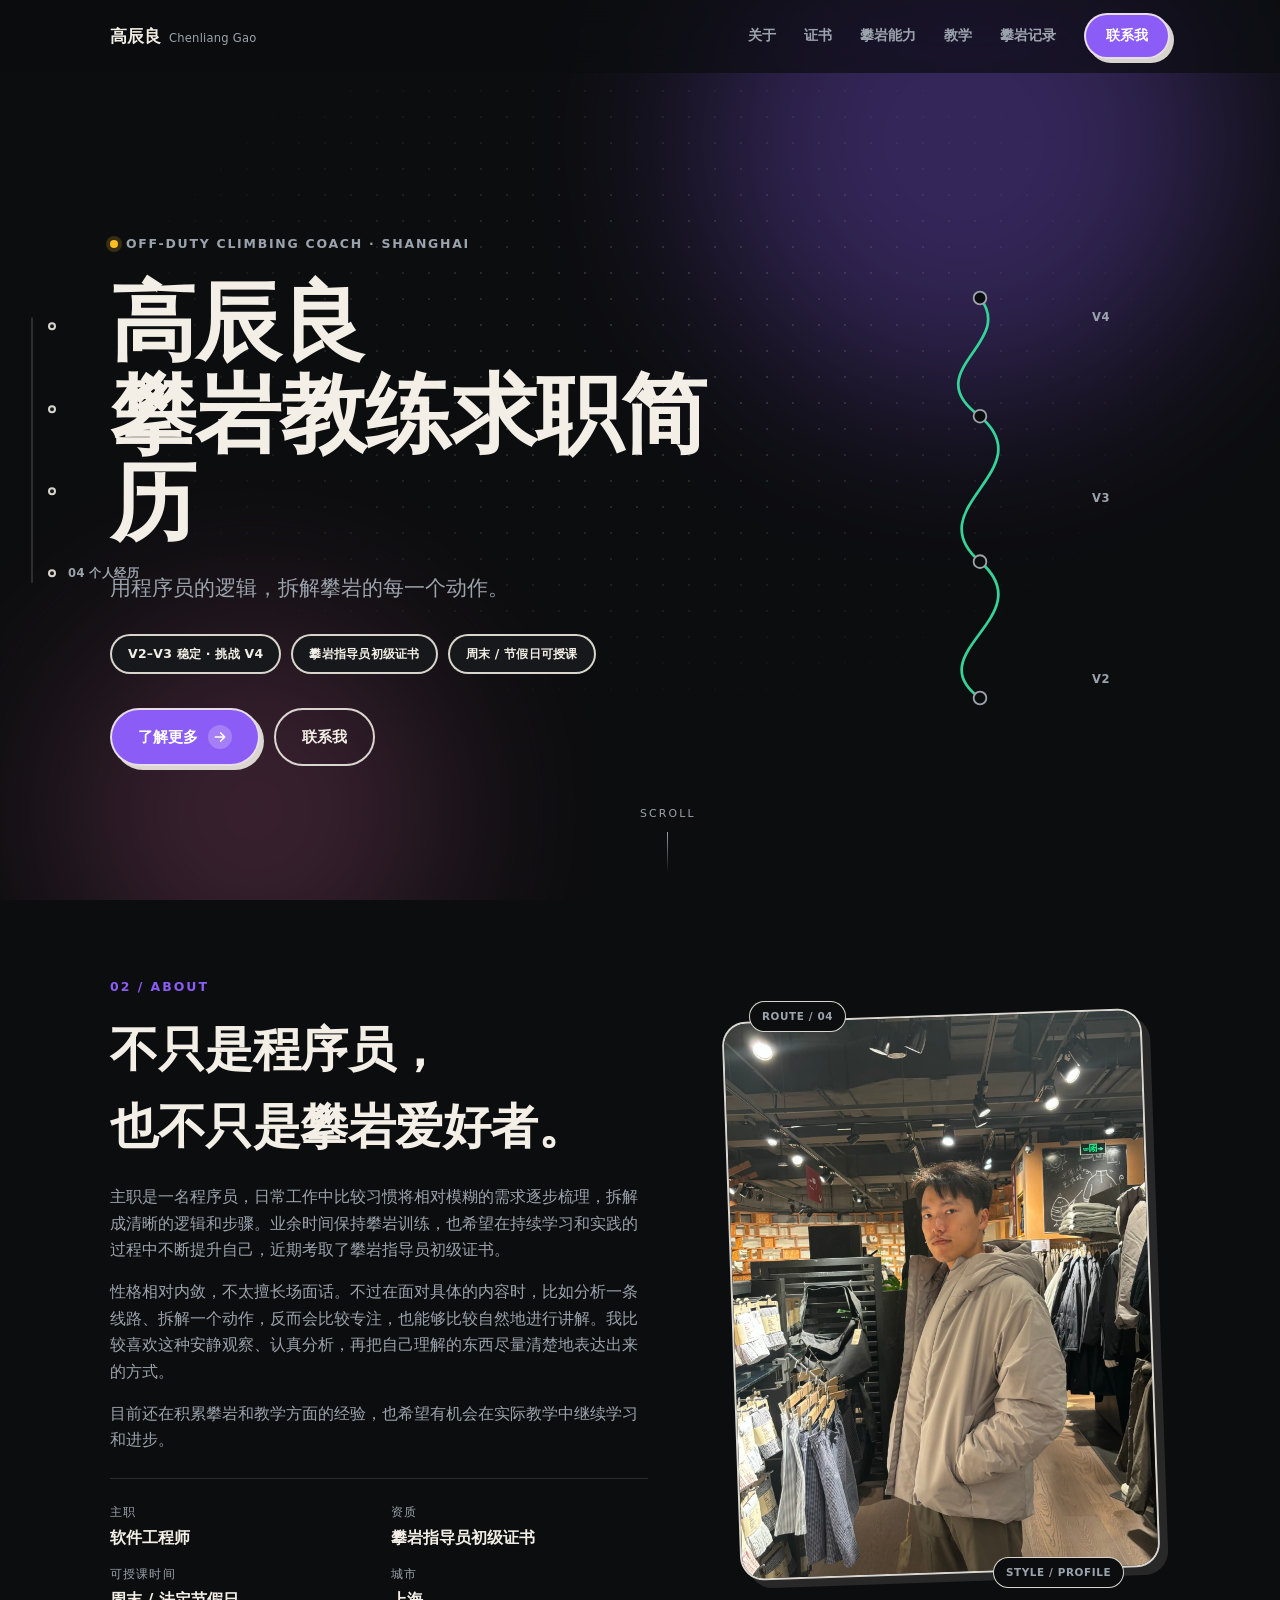
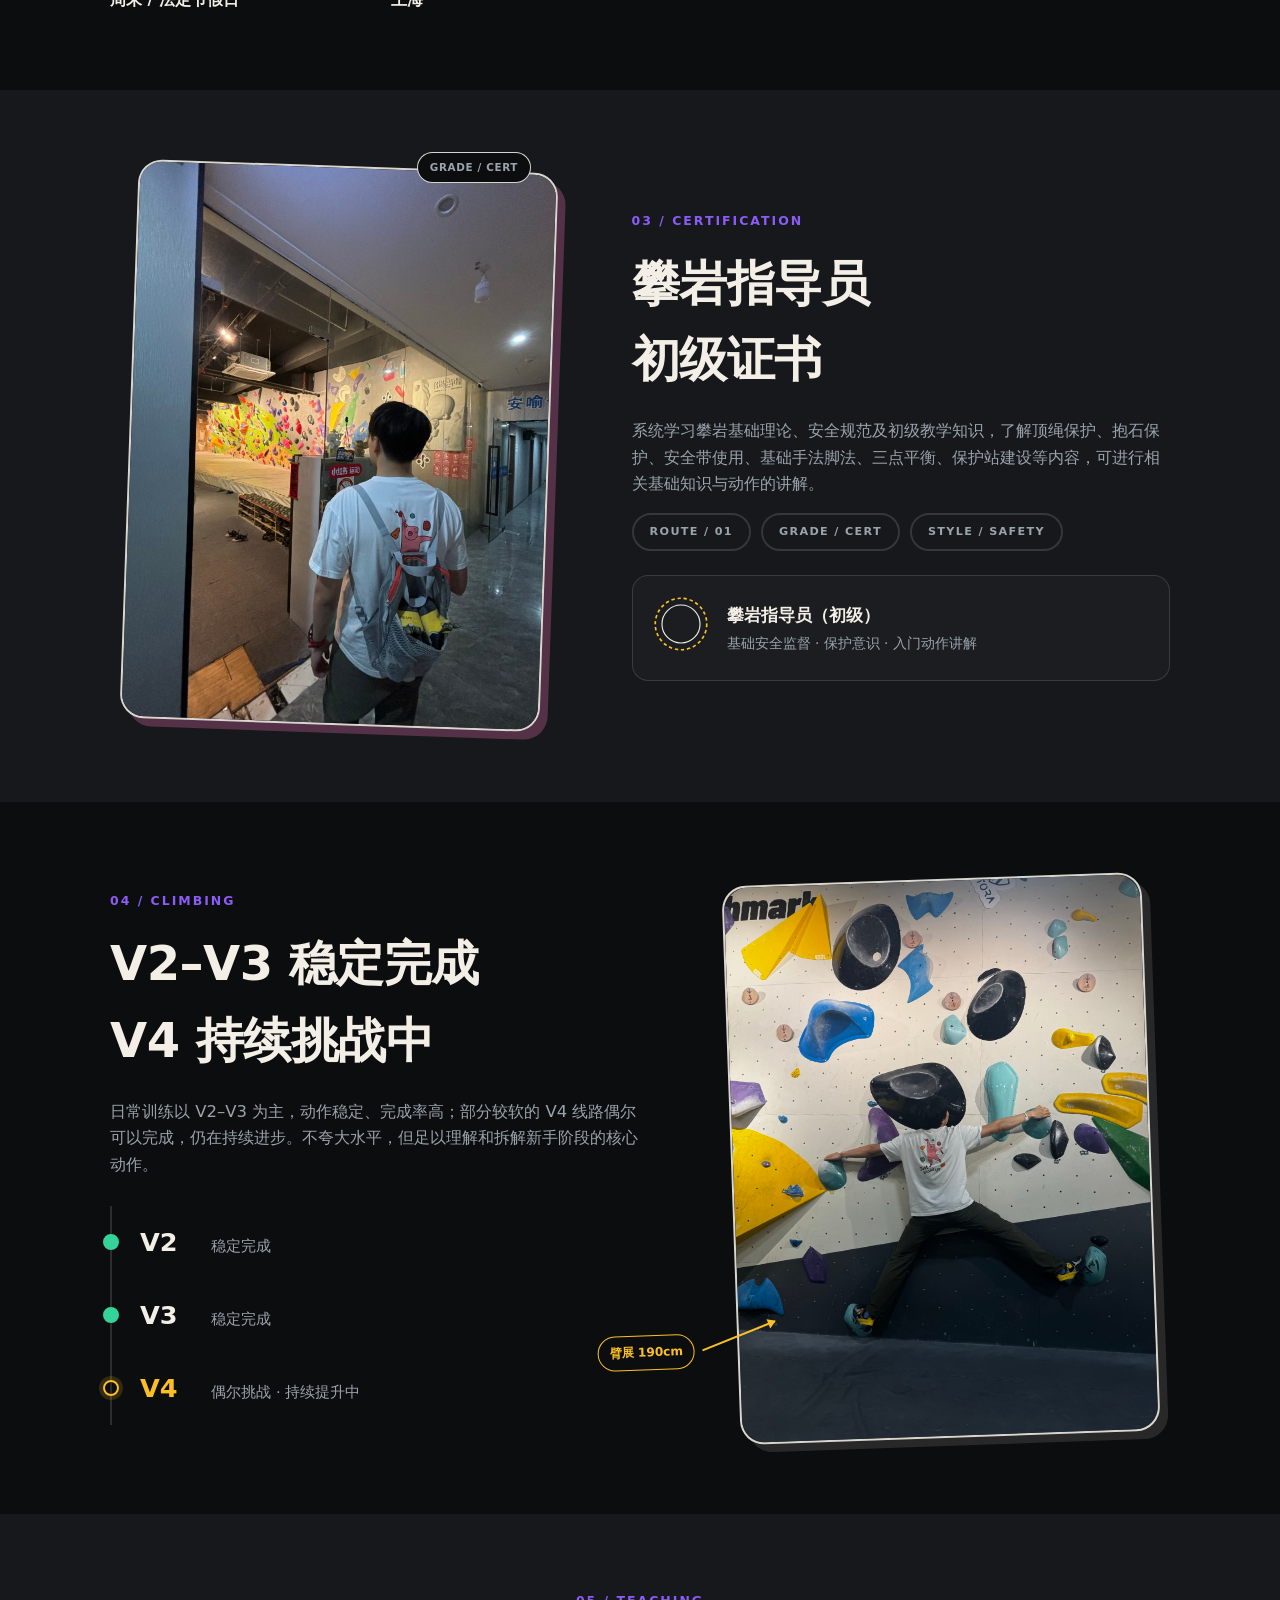
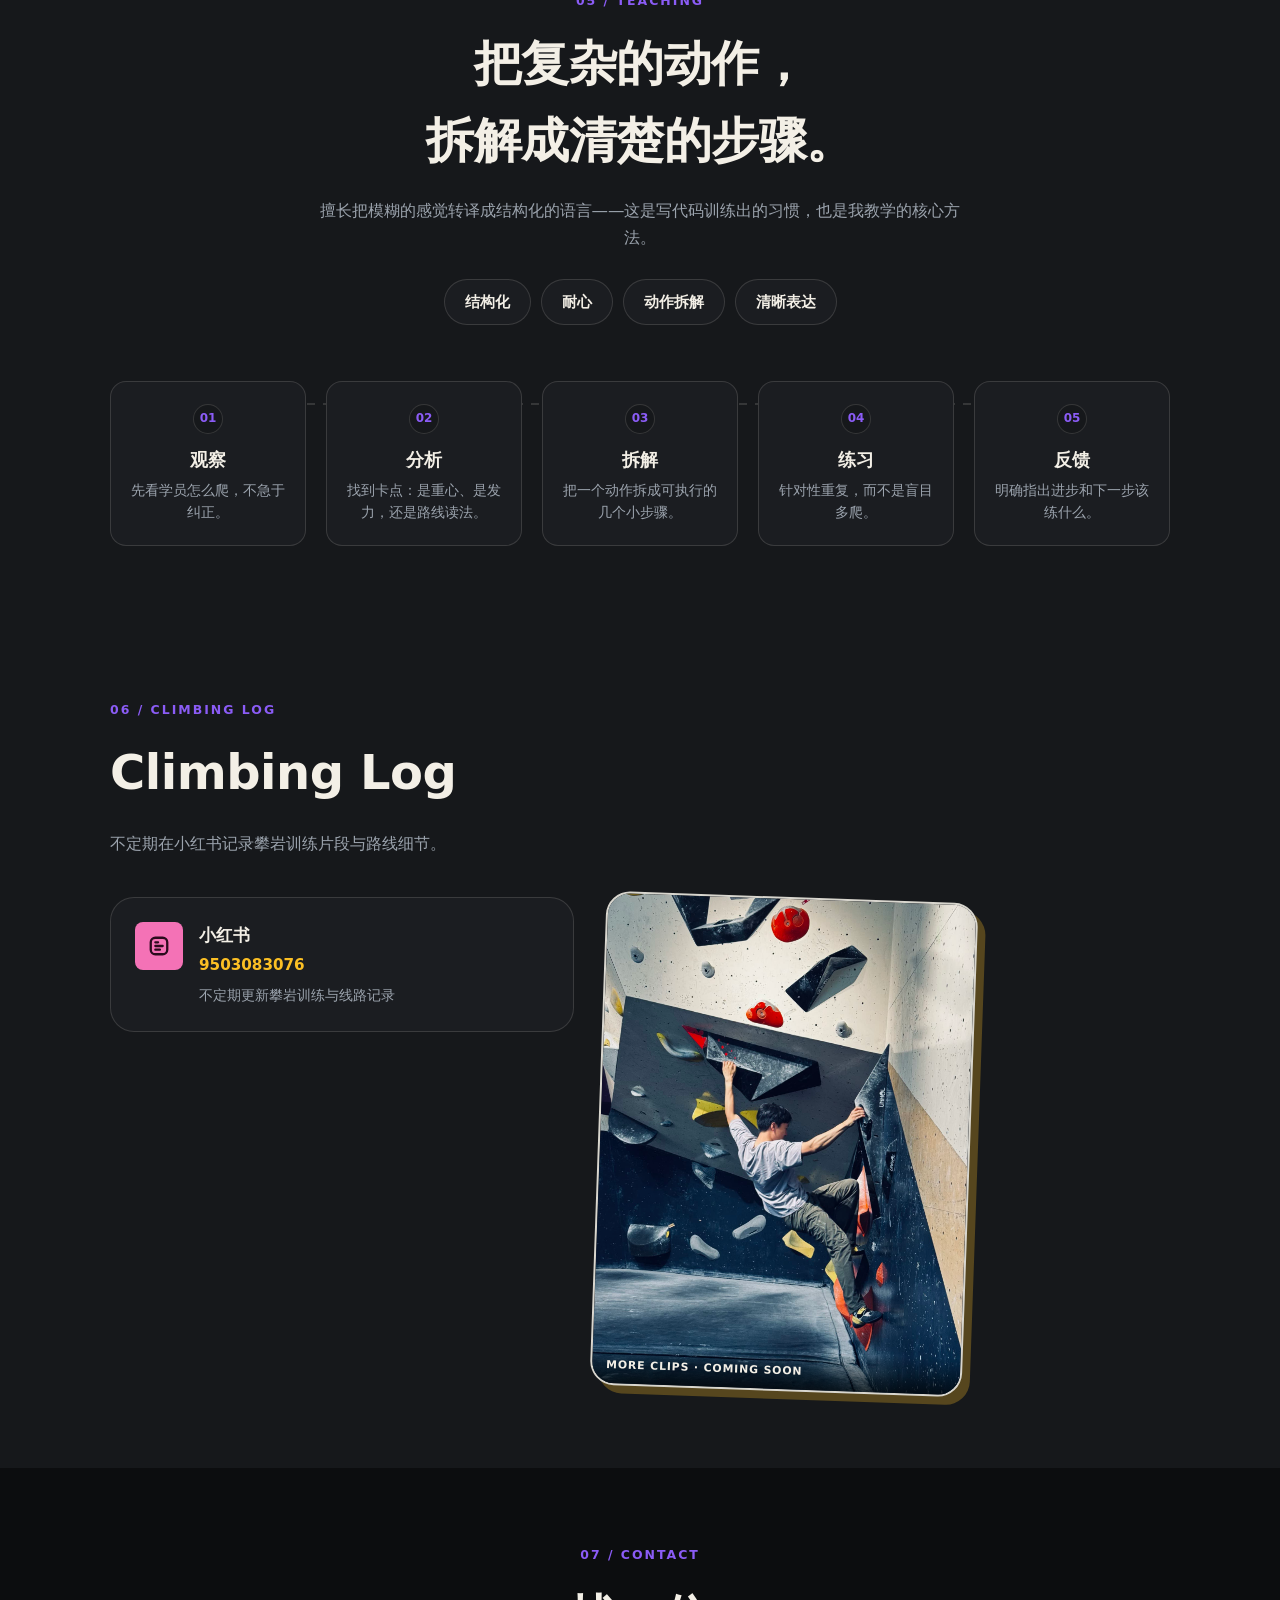
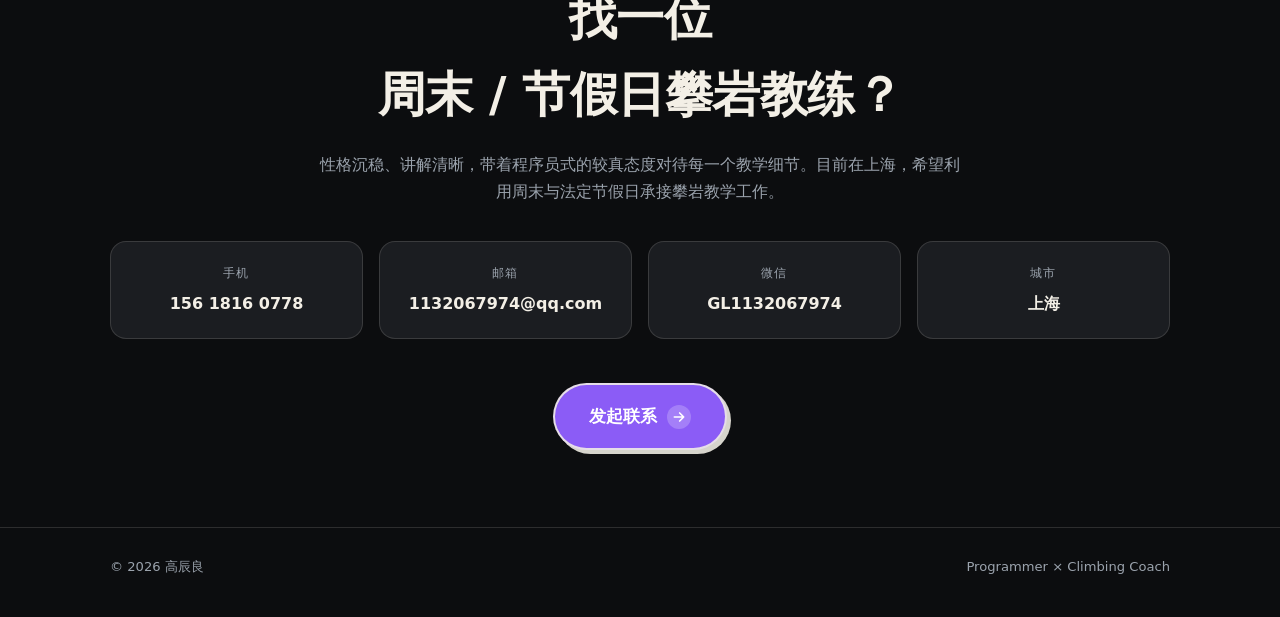
==== 高辰良-攀岩教练求职简历.html @ ba183abf "first commit" ====
<!DOCTYPE html>
<html lang="zh-CN">
<head>
<meta charset="UTF-8" />
<meta name="viewport" content="width=device-width, initial-scale=1, viewport-fit=cover" />
<title>高辰良 · 攀岩教练求职简历</title>
<meta name="description" content="高辰良——程序员，攀岩指导员初级证书持有者，V2-V3攀爬水平，寻找周末/节假日攀岩教练兼职机会。" />
<style>
/* ==========================================================================
   Base — reset, design tokens, typography
   ========================================================================== */

:root {
  /* Palette — Rock Grey / Editorial Dark, punctuated by Playful Geometric pops */
  --color-bg: #0C0D0F;
  --color-bg-elevated: #16181B;
  --color-bg-card: #1B1D21;
  --color-fg: #F3EFE6;
  --color-fg-muted: #9BA3AD;
  --color-border: rgba(243, 239, 230, 0.14);
  --color-border-strong: rgba(243, 239, 230, 0.88);

  --color-accent: #8B5CF6;
  --color-accent-fg: #FFFFFF;
  --color-secondary: #F472B6;
  --color-tertiary: #FBBF24;
  --color-quaternary: #34D399;

  --radius-sm: 8px;
  --radius-md: 16px;
  --radius-lg: 24px;
  --radius-full: 9999px;
  --border-width: 2px;

  --shadow-hard: 4px 4px 0 var(--color-border-strong);
  --shadow-hard-hover: 6px 6px 0 var(--color-border-strong);
  --shadow-hard-active: 2px 2px 0 var(--color-border-strong);

  --font-heading: "Outfit", system-ui, -apple-system, "Segoe UI", sans-serif;
  --font-body: "Plus Jakarta Sans", system-ui, -apple-system, "Segoe UI", sans-serif;

  --container-width: 1140px;
  --ease-bounce: cubic-bezier(0.34, 1.56, 0.64, 1);
  --ease-out: cubic-bezier(0.16, 1, 0.3, 1);
  --dur-fast: 0.3s;
  --dur-base: 0.6s;
  --dur-slow: 1s;
}

* , *::before, *::after { box-sizing: border-box; }

html {
  scroll-behavior: smooth;
  -webkit-text-size-adjust: 100%;
}

body {
  margin: 0;
  background: var(--color-bg);
  color: var(--color-fg);
  font-family: var(--font-body);
  font-weight: 400;
  line-height: 1.6;
  -webkit-font-smoothing: antialiased;
  overflow-x: hidden;
}

img, video { max-width: 100%; display: block; }

a { color: inherit; text-decoration: none; }

ul, ol { margin: 0; padding: 0; list-style: none; }

h1, h2, h3 {
  font-family: var(--font-heading);
  margin: 0;
  letter-spacing: -0.01em;
}

p { margin: 0; }

button { font: inherit; color: inherit; background: none; border: none; cursor: pointer; }

.container {
  width: 100%;
  max-width: var(--container-width);
  margin-inline: auto;
  padding-inline: 24px;
}

@media (min-width: 900px) {
  .container { padding-inline: 40px; }
}

/* Kicker / eyebrow label */
.kicker {
  display: inline-flex;
  align-items: center;
  gap: 8px;
  font-family: var(--font-heading);
  font-size: 0.78rem;
  font-weight: 700;
  letter-spacing: 0.14em;
  text-transform: uppercase;
  color: var(--color-fg-muted);
}
.kicker__dot {
  width: 8px;
  height: 8px;
  border-radius: 50%;
  background: var(--color-tertiary);
  box-shadow: 0 0 0 4px rgba(251, 191, 36, 0.18);
}

.section__kicker {
  font-family: var(--font-heading);
  font-size: 0.78rem;
  font-weight: 700;
  letter-spacing: 0.16em;
  text-transform: uppercase;
  color: var(--color-accent);
  margin-bottom: 14px;
}
.section__kicker--center { text-align: center; }

.section__title {
  font-size: clamp(1.9rem, 1.4rem + 2.2vw, 3rem);
  font-weight: 800;
  color: var(--color-fg);
  margin-bottom: 20px;
}
.section__title--center { text-align: center; margin-inline: auto; }

.section__body {
  font-size: 1.03rem;
  color: var(--color-fg-muted);
  max-width: 52ch;
  margin-bottom: 16px;
}
.section__body--center { text-align: center; margin-inline: auto; max-width: 62ch; }

/* Tags / chips shared visual language */
.tag {
  display: inline-flex;
  align-items: center;
  padding: 8px 16px;
  border-radius: var(--radius-full);
  border: var(--border-width) solid var(--color-border-strong);
  font-family: var(--font-heading);
  font-size: 0.78rem;
  font-weight: 700;
  letter-spacing: 0.02em;
  color: var(--color-fg);
  background: var(--color-bg-elevated);
}
.tag--outline {
  background: transparent;
  color: var(--color-fg-muted);
  border-color: var(--color-border);
  letter-spacing: 0.12em;
  text-transform: uppercase;
  font-size: 0.7rem;
}

.chip {
  display: inline-flex;
  padding: 10px 20px;
  border-radius: var(--radius-full);
  background: var(--color-bg-card);
  border: 1px solid var(--color-border);
  font-weight: 600;
  font-size: 0.92rem;
}

/* Accessible focus ring — thick + high contrast, matches design system */
:focus-visible {
  outline: 3px solid var(--color-accent);
  outline-offset: 3px;
  border-radius: 4px;
}

.no-js [data-reveal] { opacity: 1 !important; transform: none !important; }

@media (prefers-reduced-motion: reduce) {
  html { scroll-behavior: auto; }
  *, *::before, *::after {
    animation-duration: 0.001ms !important;
    animation-iteration-count: 1 !important;
    transition-duration: 0.001ms !important;
    scroll-behavior: auto !important;
  }
}


/* ==========================================================================
   Layout — header, sections, grids, responsive structure
   ========================================================================== */

/* ---------- Header / Nav ---------- */
.site-header {
  position: fixed;
  top: 0; left: 0; right: 0;
  z-index: 100;
  background: rgba(12, 13, 15, 0.7);
  backdrop-filter: blur(14px) saturate(140%);
  -webkit-backdrop-filter: blur(14px) saturate(140%);
  border-bottom: 1px solid transparent;
  transition: border-color var(--dur-fast) ease, background var(--dur-fast) ease;
}
.site-header.is-scrolled {
  border-bottom-color: var(--color-border);
}

.site-header__inner {
  display: flex;
  align-items: center;
  justify-content: space-between;
  height: 72px;
}

.brand {
  font-family: var(--font-heading);
  font-weight: 700;
  font-size: 1.05rem;
  display: flex;
  align-items: baseline;
  gap: 8px;
}
.brand__sub {
  font-family: var(--font-body);
  font-weight: 500;
  font-size: 0.72rem;
  color: var(--color-fg-muted);
  letter-spacing: 0.02em;
}

.primary-nav {
  display: flex;
  align-items: center;
  gap: 28px;
}
.primary-nav__link {
  font-size: 0.9rem;
  font-weight: 600;
  color: var(--color-fg-muted);
  transition: color var(--dur-fast) ease;
}
.primary-nav__link:hover { color: var(--color-fg); }

.nav-toggle {
  display: none;
  flex-direction: column;
  justify-content: center;
  gap: 5px;
  width: 40px;
  height: 40px;
}
.nav-toggle span {
  width: 100%;
  height: 2px;
  background: var(--color-fg);
  border-radius: 2px;
  transition: transform var(--dur-fast) var(--ease-out), opacity var(--dur-fast) ease;
}

@media (max-width: 860px) {
  .nav-toggle { display: flex; }
  .primary-nav {
    position: fixed;
    top: 72px; left: 0; right: 0; bottom: 0;
    flex-direction: column;
    align-items: flex-start;
    gap: 4px;
    padding: 24px;
    background: var(--color-bg);
    transform: translateX(100%);
    transition: transform var(--dur-base) var(--ease-out);
    overflow-y: auto;
  }
  .primary-nav.is-open { transform: translateX(0); }
  .primary-nav__link {
    width: 100%;
    padding: 16px 4px;
    border-bottom: 1px solid var(--color-border);
    font-size: 1.1rem;
  }
  .primary-nav .btn { margin-top: 20px; }
  .nav-toggle[aria-expanded="true"] span:nth-child(1) { transform: translateY(7px) rotate(45deg); }
  .nav-toggle[aria-expanded="true"] span:nth-child(2) { opacity: 0; }
  .nav-toggle[aria-expanded="true"] span:nth-child(3) { transform: translateY(-7px) rotate(-45deg); }
}

/* ---------- Route Rail (fixed side scroll progress) ---------- */
.route-rail {
  position: fixed;
  left: 28px;
  top: 50%;
  transform: translateY(-50%);
  z-index: 90;
  display: none;
}
@media (min-width: 1180px) {
  .route-rail { display: block; }
}
.route-rail__track {
  position: absolute;
  left: 3px;
  top: 0;
  width: 2px;
  height: 100%;
  background: var(--color-border);
  border-radius: 2px;
}
.route-rail__fill {
  position: absolute;
  left: 0; top: 0;
  width: 100%;
  height: 0%;
  background: linear-gradient(180deg, var(--color-accent), var(--color-secondary), var(--color-tertiary), var(--color-quaternary));
  border-radius: 2px;
  transition: height 0.15s linear;
}
.route-rail__nodes {
  display: flex;
  flex-direction: column;
  gap: 64px;
  padding-left: 20px;
}
.route-rail__node {
  position: relative;
  display: flex;
  align-items: center;
  gap: 12px;
  cursor: pointer;
}
.route-rail__dot {
  width: 8px; height: 8px;
  border-radius: 50%;
  background: var(--color-bg-elevated);
  border: 2px solid var(--color-border-strong);
  flex-shrink: 0;
  transition: background var(--dur-fast) ease, box-shadow var(--dur-fast) ease, transform var(--dur-fast) var(--ease-bounce);
}
.route-rail__node.is-active .route-rail__dot {
  background: var(--color-tertiary);
  box-shadow: 0 0 0 5px rgba(251, 191, 36, 0.18);
  transform: scale(1.2);
}
.route-rail__label {
  font-family: var(--font-heading);
  font-size: 0.72rem;
  font-weight: 600;
  letter-spacing: 0.04em;
  color: var(--color-fg-muted);
  opacity: 0;
  transform: translateX(-6px);
  transition: opacity var(--dur-fast) ease, transform var(--dur-fast) ease;
  white-space: nowrap;
}
.route-rail__node:hover .route-rail__label,
.route-rail__node.is-active .route-rail__label {
  opacity: 1;
  transform: translateX(0);
  color: var(--color-fg);
}

/* ---------- Hero ---------- */
.hero {
  position: relative;
  min-height: 100svh;
  display: flex;
  align-items: center;
  padding-top: 96px;
  overflow: hidden;
}

.hero__bg {
  position: absolute;
  inset: 0;
  z-index: 0;
  pointer-events: none;
}
.hero__glow {
  position: absolute;
  border-radius: 50%;
  filter: blur(90px);
  opacity: 0.32;
}
.hero__glow--violet {
  width: 520px; height: 520px;
  background: var(--color-accent);
  top: -120px; left: 55%;
}
.hero__glow--pink {
  width: 380px; height: 380px;
  background: var(--color-secondary);
  bottom: -100px; left: 5%;
  opacity: 0.2;
}
.hero__dotgrid {
  position: absolute;
  inset: 0;
  background-image: radial-gradient(rgba(243,239,230,0.14) 1.4px, transparent 1.4px);
  background-size: 26px 26px;
  mask-image: radial-gradient(ellipse 60% 55% at 50% 40%, black 20%, transparent 75%);
}

.hero__inner {
  position: relative;
  z-index: 1;
  display: grid;
  grid-template-columns: 1.15fr 0.6fr;
  align-items: center;
  gap: 40px;
}
@media (max-width: 980px) {
  .hero__inner { grid-template-columns: 1fr; }
}

.hero__content { max-width: 640px; }

.hero__title {
  font-size: clamp(2.6rem, 1.6rem + 5.4vw, 5.4rem);
  font-weight: 800;
  line-height: 1.02;
  margin: 22px 0 26px;
  display: flex;
  flex-direction: column;
  gap: 0.05em;
}
.hero__times {
  display: inline-block;
  color: var(--color-accent);
  font-size: 0.55em;
  transform-origin: center;
}

.hero__subtitle {
  font-size: clamp(1.05rem, 1rem + 0.4vw, 1.3rem);
  color: var(--color-fg-muted);
  font-weight: 500;
  max-width: 44ch;
  margin-bottom: 28px;
}

.hero__meta {
  display: flex;
  flex-wrap: wrap;
  gap: 10px;
  margin-bottom: 34px;
}

.hero__actions {
  display: flex;
  flex-wrap: wrap;
  gap: 14px;
}

.hero__route {
  position: relative;
  display: flex;
  align-items: center;
  justify-content: center;
  gap: 12px;
  min-height: 420px;
}
@media (max-width: 980px) {
  .hero__route { display: none; }
}
.route-svg { width: 200px; height: 420px; overflow: visible; }
.route-svg__path {
  stroke-dasharray: 900;
  stroke-dashoffset: 900;
}
.route-svg__nodes circle {
  fill: var(--color-bg);
  stroke: var(--color-fg-muted);
  stroke-width: 2;
  opacity: 0;
  transform-origin: center;
}
.route-scale {
  display: flex;
  flex-direction: column;
  justify-content: space-between;
  height: 380px;
  font-family: var(--font-heading);
  font-size: 0.72rem;
  font-weight: 700;
  color: var(--color-fg-muted);
  letter-spacing: 0.05em;
}

.hero__scrollcue {
  position: absolute;
  bottom: 28px;
  left: 50%;
  transform: translateX(-50%);
  display: flex;
  flex-direction: column;
  align-items: center;
  gap: 10px;
  font-family: var(--font-heading);
  font-size: 0.68rem;
  letter-spacing: 0.2em;
  color: var(--color-fg-muted);
}
.hero__scrollline {
  width: 1px;
  height: 40px;
  background: linear-gradient(180deg, var(--color-fg-muted), transparent);
  position: relative;
  overflow: hidden;
}
.hero__scrollline::after {
  content: "";
  position: absolute;
  left: 0; top: -100%;
  width: 100%; height: 100%;
  background: var(--color-tertiary);
  animation: scrollcue 1.8s ease-in-out infinite;
}

/* ---------- Generic Section ---------- */
.section {
  position: relative;
  padding: clamp(64px, 6vw, 120px) 0;
}
.section--alt {
  background: var(--color-bg-elevated);
}

.section__grid {
  display: grid;
  grid-template-columns: 0.85fr 1fr;
  gap: clamp(32px, 5vw, 80px);
  align-items: center;
}
.section__grid--photo-left { grid-template-columns: 0.85fr 1fr; }
.section__grid--photo-right { grid-template-columns: 1fr 0.85fr; }
.section__grid--text-only { grid-template-columns: minmax(0, 760px); }
.section__grid--photo-right .section__photo { order: 2; }
.section__grid--photo-right .section__text { order: 1; }

@media (max-width: 860px) {
  .section__grid,
  .section__grid--photo-left,
  .section__grid--photo-right {
    grid-template-columns: 1fr;
  }
  .section__grid--photo-right .section__photo,
  .section__grid--photo-right .section__text { order: initial; }
}

.section__photo {
  position: relative;
  display: flex;
  justify-content: center;
}
.section__photo--pair {
  gap: 20px;
}

.fact-list {
  display: grid;
  grid-template-columns: 1fr 1fr;
  gap: 14px 24px;
  margin-top: 24px;
  padding-top: 24px;
  border-top: 1px solid var(--color-border);
}
.fact-list li { display: flex; flex-direction: column; gap: 4px; }
.fact-list__label {
  font-size: 0.72rem;
  text-transform: uppercase;
  letter-spacing: 0.1em;
  color: var(--color-fg-muted);
}
.fact-list__value {
  font-family: var(--font-heading);
  font-weight: 700;
  font-size: 1rem;
}
@media (max-width: 480px) {
  .fact-list { grid-template-columns: 1fr; }
}

.badge-row {
  display: flex;
  flex-wrap: wrap;
  gap: 10px;
  margin-bottom: 24px;
}

/* ---------- Grade ladder (climbing ability) ---------- */
.grade-ladder {
  display: flex;
  flex-direction: column;
  gap: 0;
  margin-top: 28px;
  border-left: 2px solid var(--color-border);
  padding-left: 28px;
}
.grade-ladder__item {
  position: relative;
  display: flex;
  align-items: baseline;
  gap: 18px;
  padding: 16px 0;
}
.grade-ladder__dot {
  position: absolute;
  left: -37px;
  top: 50%;
  transform: translateY(-50%);
  width: 16px; height: 16px;
  border-radius: 50%;
  border: 2px solid var(--color-border-strong);
  background: transparent;
}
.grade-ladder__item.is-filled .grade-ladder__dot {
  background: var(--color-quaternary);
  border-color: var(--color-quaternary);
}
.grade-ladder__item.is-open .grade-ladder__dot {
  background: transparent;
  border-color: var(--color-tertiary);
  box-shadow: 0 0 0 4px rgba(251, 191, 36, 0.16);
}
.grade-ladder__grade {
  font-family: var(--font-heading);
  font-weight: 800;
  font-size: 1.6rem;
  min-width: 3ch;
}
.grade-ladder__note {
  color: var(--color-fg-muted);
  font-size: 0.92rem;
}
.grade-ladder__item.is-open .grade-ladder__grade { color: var(--color-tertiary); }

/* ---------- Teaching process flow ---------- */
.chip-row {
  display: flex;
  flex-wrap: wrap;
  justify-content: center;
  gap: 10px;
  margin: 28px 0 56px;
}

.process-flow {
  display: grid;
  grid-template-columns: repeat(5, 1fr);
  gap: 20px;
  position: relative;
}
.process-flow::before {
  content: "";
  position: absolute;
  top: 22px;
  left: 8%;
  right: 8%;
  height: 2px;
  background: repeating-linear-gradient(90deg, var(--color-border) 0 8px, transparent 8px 16px);
  z-index: 0;
}
@media (max-width: 860px) {
  .process-flow { grid-template-columns: 1fr; gap: 4px; }
  .process-flow::before { display: none; }
}
.process-flow__step {
  position: relative;
  z-index: 1;
  background: var(--color-bg-card);
  border: 1px solid var(--color-border);
  border-radius: var(--radius-md);
  padding: 22px 18px;
  text-align: center;
}
@media (max-width: 860px) {
  .process-flow__step { display: flex; align-items: center; gap: 16px; text-align: left; padding: 16px 18px; }
}
.process-flow__index {
  display: inline-flex;
  align-items: center;
  justify-content: center;
  width: 30px; height: 30px;
  margin-bottom: 12px;
  border-radius: 50%;
  background: var(--color-bg-elevated);
  border: 1px solid var(--color-border);
  font-family: var(--font-heading);
  font-size: 0.75rem;
  font-weight: 700;
  color: var(--color-accent);
}
@media (max-width: 860px) { .process-flow__index { margin-bottom: 0; flex-shrink: 0; } }
.process-flow__label {
  display: block;
  font-family: var(--font-heading);
  font-weight: 700;
  font-size: 1.1rem;
  margin-bottom: 6px;
}
.process-flow__desc {
  font-size: 0.85rem;
  color: var(--color-fg-muted);
}

/* ---------- Programmer x Coach dual column ---------- */
.dual-column {
  display: grid;
  grid-template-columns: 1fr auto 1fr;
  gap: 32px;
  align-items: center;
  max-width: 780px;
  margin: 40px auto 44px;
}
@media (max-width: 640px) {
  .dual-column { grid-template-columns: 1fr; text-align: center; gap: 12px; }
}
.dual-column__side {
  background: var(--color-bg-card);
  border: 1px solid var(--color-border);
  border-radius: var(--radius-lg);
  padding: 32px 28px;
}
.dual-column__title {
  font-size: 1.3rem;
  margin-bottom: 18px;
  color: var(--color-accent);
}
.dual-column__side:last-child .dual-column__title { color: var(--color-secondary); }
.dual-column__list li {
  padding: 10px 0;
  border-top: 1px solid var(--color-border);
  font-weight: 600;
}
.dual-column__list li:first-child { border-top: none; }
.dual-column__times {
  font-family: var(--font-heading);
  font-weight: 800;
  font-size: 2.4rem;
  color: var(--color-fg-muted);
}

/* ---------- Climbing Log ---------- */
.log-grid {
  display: grid;
  grid-template-columns: 1.2fr 0.8fr;
  gap: 32px;
  align-items: start;
  margin-top: 40px;
}
.log-grid--no-video {
  grid-template-columns: minmax(0, 1fr);
  max-width: 860px;
}
.log-grid--no-video .log-side {
  display: grid;
  grid-template-columns: minmax(0, 1fr) minmax(0, 0.8fr);
  align-items: start;
}
@media (max-width: 860px) {
  .log-grid, .log-grid--no-video { grid-template-columns: 1fr; }
  .log-grid--no-video .log-side { grid-template-columns: 1fr; }
}
.log-side {
  display: flex;
  flex-direction: column;
  gap: 24px;
}
.log-side__photo { align-self: center; }

/* ---------- Contact ---------- */
.contact__inner { text-align: center; }
.contact-grid {
  display: grid;
  grid-template-columns: repeat(4, 1fr);
  gap: 16px;
  margin: 36px 0 44px;
}
@media (max-width: 760px) {
  .contact-grid { grid-template-columns: 1fr 1fr; }
}

/* ---------- Footer ---------- */
.site-footer {
  border-top: 1px solid var(--color-border);
  padding: 28px 0 40px;
}
.site-footer__inner {
  display: flex;
  justify-content: space-between;
  flex-wrap: wrap;
  gap: 8px;
  font-size: 0.82rem;
  color: var(--color-fg-muted);
}


/* ==========================================================================
   Components — buttons, sticker cards, badges, video, contact cards
   ========================================================================== */

/* ---------- Buttons ---------- */
.btn {
  display: inline-flex;
  align-items: center;
  gap: 10px;
  padding: 15px 26px;
  border-radius: var(--radius-full);
  font-family: var(--font-heading);
  font-weight: 700;
  font-size: 0.95rem;
  border: var(--border-width) solid var(--color-border-strong);
  transition: transform var(--dur-fast) var(--ease-bounce),
              box-shadow var(--dur-fast) var(--ease-bounce),
              background var(--dur-fast) ease;
  min-height: 48px;
}

.btn--primary {
  background: var(--color-accent);
  color: var(--color-accent-fg);
  border-color: var(--color-border-strong);
  box-shadow: var(--shadow-hard);
}
.btn--primary:hover {
  transform: translate(-2px, -2px);
  box-shadow: var(--shadow-hard-hover);
}
.btn--primary:active {
  transform: translate(2px, 2px);
  box-shadow: var(--shadow-hard-active);
}
.btn__icon {
  display: inline-flex;
  align-items: center;
  justify-content: center;
  width: 24px; height: 24px;
  border-radius: 50%;
  background: rgba(255,255,255,0.22);
}

.btn--secondary {
  background: transparent;
  color: var(--color-fg);
}
.btn--secondary:hover {
  background: var(--color-tertiary);
  color: #1E1607;
  border-color: var(--color-tertiary);
}

.btn--sm { padding: 10px 20px; font-size: 0.85rem; min-height: 40px; }
.btn--lg { padding: 18px 34px; font-size: 1.05rem; }

/* ---------- Sticker Card (photo frame) ---------- */
.sticker-card {
  position: relative;
  margin: 0;
  background: var(--color-bg-card);
  border: var(--border-width) solid var(--color-border-strong);
  border-radius: var(--radius-lg);
  overflow: hidden;
  box-shadow: 8px 8px 0 rgba(243, 239, 230, 0.12);
  transition: transform var(--dur-base) var(--ease-bounce), box-shadow var(--dur-base) var(--ease-bounce);
  max-width: 420px;
}
.sticker-card img { width: 100%; height: 100%; object-fit: cover; aspect-ratio: 3 / 4; }
.sticker-card--rotate-l { transform: rotate(-2deg); }
.sticker-card--rotate-r { transform: rotate(2deg); }
.sticker-card--offset { margin-top: 48px; }
.sticker-card--shadow-pink { box-shadow: 8px 8px 0 rgba(244, 114, 182, 0.28); }
.sticker-card--shadow-mint { box-shadow: 8px 8px 0 rgba(52, 211, 153, 0.28); }
.sticker-card--shadow-amber { box-shadow: 8px 8px 0 rgba(251, 191, 36, 0.28); }
.sticker-card--wingspan { overflow: visible; }
.sticker-card--wingspan img { border-radius: inherit; }

.sticker-card:hover {
  transform: rotate(0deg) scale(1.02);
}

.sticker-card figcaption {
  position: absolute;
  left: 0; right: 0; bottom: 0;
  padding: 10px 14px;
  font-family: var(--font-heading);
  font-size: 0.68rem;
  font-weight: 700;
  letter-spacing: 0.08em;
  color: var(--color-fg);
  background: linear-gradient(0deg, rgba(0,0,0,0.7), transparent);
}

.tag-float {
  position: absolute;
  padding: 6px 12px;
  border-radius: var(--radius-full);
  background: var(--color-bg);
  border: 1.5px solid var(--color-border-strong);
  font-family: var(--font-heading);
  font-size: 0.65rem;
  font-weight: 700;
  letter-spacing: 0.06em;
  color: var(--color-fg-muted);
  z-index: 2;
}
.tag-float--tl { top: -14px; left: 8%; }
.tag-float--tr { top: -14px; right: 8%; }
.tag-float--br { bottom: -14px; right: 10%; }

/* A compact measurement marker keeps the long-arm detail tied to the photo. */
.wingspan-callout {
  position: absolute;
  top: 80%;
  left: -142px;
  display: flex;
  align-items: center;
  gap: 8px;
  z-index: 3;
}
.wingspan-callout__line {
  position: relative;
  width: 78px;
  height: 2px;
  background: var(--color-tertiary);
  transform: rotate(-20deg);
  transform-origin: left center;
}
.wingspan-callout__line::after {
  content: "";
  position: absolute;
  right: -1px;
  top: -4px;
  width: 0;
  height: 0;
  border-top: 5px solid transparent;
  border-bottom: 5px solid transparent;
  border-left: 8px solid var(--color-tertiary);
}
.wingspan-callout__text {
  padding: 7px 11px;
  border: 1.5px solid var(--color-tertiary);
  border-radius: var(--radius-full);
  background: var(--color-bg);
  color: var(--color-tertiary);
  font-family: var(--font-heading);
  font-size: 0.76rem;
  font-weight: 700;
  white-space: nowrap;
}

@media (max-width: 860px) {
  .wingspan-callout {
    top: 22%;
    left: -24px;
  }
  .wingspan-callout__line { width: 42px; }
}

@media (max-width: 480px) {
  .wingspan-callout { left: -8px; }
  .wingspan-callout__line { width: 28px; }
  .wingspan-callout__text { font-size: 0.68rem; padding: 6px 9px; }
}

/* ---------- Certification card ---------- */
.cert-card {
  display: flex;
  align-items: center;
  gap: 18px;
  padding: 20px;
  border-radius: var(--radius-md);
  background: var(--color-bg-card);
  border: 1px solid var(--color-border);
}
.cert-card__seal { flex-shrink: 0; }
.cert-card__text { display: flex; flex-direction: column; gap: 4px; }
.cert-card__text strong { font-family: var(--font-heading); font-size: 1.05rem; }
.cert-card__text span { color: var(--color-fg-muted); font-size: 0.85rem; }

/* ---------- Xiaohongshu card ---------- */
.rxbook-card {
  display: flex;
  gap: 16px;
  align-items: flex-start;
  padding: 24px;
  border-radius: var(--radius-lg);
  background: var(--color-bg-card);
  border: 1px solid var(--color-border);
}
.rxbook-card__icon {
  flex-shrink: 0;
  width: 48px; height: 48px;
  display: flex;
  align-items: center;
  justify-content: center;
  border-radius: var(--radius-sm);
  background: var(--color-secondary);
  color: #2B0B1D;
}
.rxbook-card__text { display: flex; flex-direction: column; gap: 4px; }
.rxbook-card__text strong { font-family: var(--font-heading); font-size: 1.05rem; }
.rxbook-card__text span { color: var(--color-tertiary); font-weight: 700; font-size: 0.95rem; }
.rxbook-card__text p { color: var(--color-fg-muted); font-size: 0.85rem; margin-top: 4px; }

/* ---------- Contact cards ---------- */
.contact-card {
  display: flex;
  flex-direction: column;
  gap: 8px;
  padding: 22px 18px;
  border-radius: var(--radius-md);
  background: var(--color-bg-card);
  border: 1px solid var(--color-border);
  transition: transform var(--dur-fast) var(--ease-bounce), border-color var(--dur-fast) ease, box-shadow var(--dur-fast) ease;
}
a.contact-card:hover {
  transform: translateY(-4px);
  border-color: var(--color-accent);
  box-shadow: 4px 4px 0 rgba(139, 92, 246, 0.3);
}
.contact-card__label {
  font-size: 0.72rem;
  text-transform: uppercase;
  letter-spacing: 0.1em;
  color: var(--color-fg-muted);
}
.contact-card__value {
  font-family: var(--font-heading);
  font-weight: 700;
  font-size: 1rem;
  word-break: break-word;
}

/* ---------- Reduced-motion shadow fallback ---------- */
@media (max-width: 640px) {
  .sticker-card { box-shadow: 4px 4px 0 rgba(243, 239, 230, 0.14); }
}


/* ==========================================================================
   Animations — entrance, scroll reveal, keyframes
   ========================================================================== */

@keyframes scrollcue {
  0% { top: -100%; }
  60% { top: 100%; }
  100% { top: 100%; }
}

@keyframes popIn {
  0% { opacity: 0; transform: scale(0.6) rotate(-8deg); }
  100% { opacity: 1; transform: scale(1) rotate(0deg); }
}

@keyframes wiggle {
  0%, 100% { transform: rotate(0deg); }
  25% { transform: rotate(3deg); }
  75% { transform: rotate(-3deg); }
}

/* Scroll-reveal base state, toggled by js/reveal.js adding .is-visible */
[data-reveal] {
  opacity: 0;
  transform: translateY(22px);
  transition: opacity var(--dur-base) var(--ease-out), transform var(--dur-base) var(--ease-out);
}
[data-reveal].is-visible {
  opacity: 1;
  transform: translateY(0);
}

/* Stagger children inside common reveal groups */
.hero__meta.is-visible .tag,
.badge-row.is-visible .tag,
.chip-row.is-visible .chip {
  animation: popIn var(--dur-base) var(--ease-bounce) backwards;
}
.hero__meta.is-visible .tag:nth-child(1) { animation-delay: 0.05s; }
.hero__meta.is-visible .tag:nth-child(2) { animation-delay: 0.15s; }
.hero__meta.is-visible .tag:nth-child(3) { animation-delay: 0.25s; }

.chip-row.is-visible .chip:nth-child(1) { animation-delay: 0.05s; }
.chip-row.is-visible .chip:nth-child(2) { animation-delay: 0.12s; }
.chip-row.is-visible .chip:nth-child(3) { animation-delay: 0.19s; }
.chip-row.is-visible .chip:nth-child(4) { animation-delay: 0.26s; }

.process-flow.is-visible .process-flow__step {
  animation: popIn var(--dur-base) var(--ease-bounce) backwards;
}
.process-flow.is-visible .process-flow__step:nth-child(1) { animation-delay: 0.05s; }
.process-flow.is-visible .process-flow__step:nth-child(2) { animation-delay: 0.14s; }
.process-flow.is-visible .process-flow__step:nth-child(3) { animation-delay: 0.23s; }
.process-flow.is-visible .process-flow__step:nth-child(4) { animation-delay: 0.32s; }
.process-flow.is-visible .process-flow__step:nth-child(5) { animation-delay: 0.41s; }

.grade-ladder.is-visible .grade-ladder__item {
  animation: popIn var(--dur-base) var(--ease-bounce) backwards;
}
.grade-ladder.is-visible .grade-ladder__item:nth-child(1) { animation-delay: 0.05s; }
.grade-ladder.is-visible .grade-ladder__item:nth-child(2) { animation-delay: 0.18s; }
.grade-ladder.is-visible .grade-ladder__item:nth-child(3) { animation-delay: 0.31s; }

/* Icon wiggle on hover, respects reduced motion via base.css global override */
.rxbook-card:hover .rxbook-card__icon,
.cert-card:hover .cert-card__seal {
  animation: wiggle 0.5s var(--ease-bounce);
}

@media (prefers-reduced-motion: reduce) {
  [data-reveal] { opacity: 1 !important; transform: none !important; transition: none !important; }
  .hero__meta .tag, .badge-row .tag, .chip-row .chip,
  .process-flow__step, .grade-ladder__item { animation: none !important; }
}

</style>
</head>
<body class="no-js">

<!-- ============ Route Rail (desktop scroll progress) ============ -->
<nav class="route-rail" aria-hidden="true">
  <div class="route-rail__track">
    <div class="route-rail__fill" data-rail-fill></div>
  </div>
  <ul class="route-rail__nodes">
    <li class="route-rail__node" data-rail-node data-target="#certification"><span class="route-rail__dot"></span><span class="route-rail__label">01 证书</span></li>
    <li class="route-rail__node" data-rail-node data-target="#climbing"><span class="route-rail__dot"></span><span class="route-rail__label">02 攀岩能力</span></li>
    <li class="route-rail__node" data-rail-node data-target="#teaching"><span class="route-rail__dot"></span><span class="route-rail__label">03 教学特点</span></li>
    <li class="route-rail__node" data-rail-node data-target="#about"><span class="route-rail__dot"></span><span class="route-rail__label">04 个人经历</span></li>
  </ul>
</nav>

<!-- ============ Header ============ -->
<header class="site-header" data-header>
  <div class="container site-header__inner">
    <a href="#hero" class="brand">高辰良 <span class="brand__sub">Chenliang Gao</span></a>
    <button class="nav-toggle" data-nav-toggle aria-expanded="false" aria-controls="primary-nav" aria-label="打开菜单">
      <span></span><span></span><span></span>
    </button>
    <nav id="primary-nav" class="primary-nav" data-primary-nav>
      <a href="#about" class="primary-nav__link">关于</a>
      <a href="#certification" class="primary-nav__link">证书</a>
      <a href="#climbing" class="primary-nav__link">攀岩能力</a>
      <a href="#teaching" class="primary-nav__link">教学</a>
      <a href="#log" class="primary-nav__link">攀岩记录</a>
      <a href="#contact" class="btn btn--primary btn--sm">联系我</a>
    </nav>
  </div>
</header>

<main id="top">

  <!-- ============ 01 HERO ============ -->
  <section class="hero" id="hero">
    <div class="hero__bg" aria-hidden="true">
      <div class="hero__glow hero__glow--violet" data-parallax="0.02"></div>
      <div class="hero__glow hero__glow--pink" data-parallax="0.04"></div>
      <div class="hero__dotgrid" data-parallax="0.01"></div>
    </div>

    <div class="container hero__inner">
      <div class="hero__content">
        <p class="kicker" data-reveal>
          <span class="kicker__dot"></span>OFF-DUTY CLIMBING COACH · SHANGHAI
        </p>
        <h1 class="hero__title">
          <span class="reveal-line" data-reveal>高辰良</span>
          <span class="reveal-line" data-reveal>攀岩教练求职简历</span>
        </h1>
        <p class="hero__subtitle" data-reveal>
          用程序员的逻辑，拆解攀岩的每一个动作。
        </p>

        <div class="hero__meta" data-reveal>
          <span class="tag">V2–V3 稳定 · 挑战 V4</span>
          <span class="tag">攀岩指导员初级证书</span>
          <span class="tag">周末 / 节假日可授课</span>
        </div>

        <div class="hero__actions" data-reveal>
          <a href="#about" class="btn btn--primary">
            <span>了解更多</span>
            <span class="btn__icon">
              <svg width="16" height="16" viewBox="0 0 24 24" fill="none" stroke="currentColor" stroke-width="2.5" stroke-linecap="round" stroke-linejoin="round"><path d="M5 12h14M13 6l6 6-6 6"/></svg>
            </span>
          </a>
          <a href="#contact" class="btn btn--secondary">联系我</a>
        </div>
      </div>

      <div class="hero__route" data-reveal>
        <svg class="route-svg" viewBox="0 0 220 460" fill="none" aria-hidden="true">
          <path class="route-svg__path" data-route-path d="M110 450 C 40 400, 180 360, 110 300 C 40 240, 180 200, 110 140 C 40 90, 150 60, 110 10"
            stroke="url(#routeGrad)" stroke-width="3" stroke-linecap="round" fill="none"/>
          <defs>
            <linearGradient id="routeGrad" x1="0" y1="460" x2="0" y2="0">
              <stop offset="0%" stop-color="#8B5CF6"/>
              <stop offset="45%" stop-color="#F472B6"/>
              <stop offset="75%" stop-color="#FBBF24"/>
              <stop offset="100%" stop-color="#34D399"/>
            </linearGradient>
          </defs>
          <g class="route-svg__nodes">
            <circle cx="110" cy="450" r="7"/>
            <circle cx="110" cy="300" r="7"/>
            <circle cx="110" cy="140" r="7"/>
            <circle cx="110" cy="10" r="7"/>
          </g>
        </svg>
        <div class="route-scale" aria-hidden="true">
          <span>V4</span><span>V3</span><span>V2</span>
        </div>
      </div>
    </div>

    <div class="hero__scrollcue" data-reveal aria-hidden="true">
      <span>SCROLL</span>
      <div class="hero__scrollline"></div>
    </div>
  </section>

  <!-- ============ 02 ABOUT ============ -->
  <section class="section" id="about">
    <div class="container section__grid section__grid--photo-right">
      <div class="section__photo" data-reveal>
        <figure class="sticker-card sticker-card--rotate-l">
          <img src="[data-uri]" alt="高辰良在服装店内的生活照，攀岩之外的日常状态" loading="lazy" width="1350" height="1800">
        </figure>
        <div class="tag-float tag-float--tl">ROUTE / 04</div>
        <div class="tag-float tag-float--br">STYLE / PROFILE</div>
      </div>

      <div class="section__text">
        <p class="section__kicker" data-reveal>02 / ABOUT</p>
        <h2 class="section__title" data-reveal>不只是程序员，<br>也不只是攀岩爱好者。</h2>
        <p class="section__body" data-reveal>
          主职是一名程序员，日常工作中比较习惯将相对模糊的需求逐步梳理，拆解成清晰的逻辑和步骤。业余时间保持攀岩训练，也希望在持续学习和实践的过程中不断提升自己，近期考取了攀岩指导员初级证书。
        </p>
        <p class="section__body" data-reveal>
          性格相对内敛，不太擅长场面话。不过在面对具体的内容时，比如分析一条线路、拆解一个动作，反而会比较专注，也能够比较自然地进行讲解。我比较喜欢这种安静观察、认真分析，再把自己理解的东西尽量清楚地表达出来的方式。
        </p>
        <p class="section__body" data-reveal>
          目前还在积累攀岩和教学方面的经验，也希望有机会在实际教学中继续学习和进步。
        </p>
        <ul class="fact-list" data-reveal>
          <li><span class="fact-list__label">主职</span><span class="fact-list__value">软件工程师</span></li>
          <li><span class="fact-list__label">资质</span><span class="fact-list__value">攀岩指导员初级证书</span></li>
          <li><span class="fact-list__label">可授课时间</span><span class="fact-list__value">周末 / 法定节假日</span></li>
          <li><span class="fact-list__label">城市</span><span class="fact-list__value">上海</span></li>
        </ul>
      </div>
    </div>
  </section>

  <!-- ============ 03 CERTIFICATION ============ -->
  <section class="section section--alt" id="certification">
    <div class="container section__grid section__grid--photo-left">
      <div class="section__photo" data-reveal>
        <figure class="sticker-card sticker-card--rotate-r sticker-card--shadow-pink">
          <img src="[data-uri]" alt="推开岩馆大门，准备训练" loading="lazy" width="1350" height="1800">
        </figure>
        <div class="tag-float tag-float--tr">GRADE / CERT</div>
      </div>

      <div class="section__text">
        <p class="section__kicker" data-reveal>03 / CERTIFICATION</p>
        <h2 class="section__title" data-reveal>攀岩指导员<br>初级证书</h2>
        <p class="section__body" data-reveal>
          系统学习攀岩基础理论、安全规范及初级教学知识，了解顶绳保护、抱石保护、安全带使用、基础手法脚法、三点平衡、保护站建设等内容，可进行相关基础知识与动作的讲解。
        </p>
        <div class="badge-row" data-reveal>
          <span class="tag tag--outline">ROUTE / 01</span>
          <span class="tag tag--outline">GRADE / CERT</span>
          <span class="tag tag--outline">STYLE / SAFETY</span>
        </div>
        <div class="cert-card" data-reveal>
          <div class="cert-card__seal" aria-hidden="true">
            <svg viewBox="0 0 100 100" width="56" height="56">
              <circle cx="50" cy="50" r="46" fill="none" stroke="#FBBF24" stroke-width="3" stroke-dasharray="6 5"/>
              <circle cx="50" cy="50" r="34" fill="none" stroke="#F3EFE6" stroke-width="2"/>
            </svg>
          </div>
          <div class="cert-card__text">
            <strong>攀岩指导员（初级）</strong>
            <span>基础安全监督 · 保护意识 · 入门动作讲解</span>
          </div>
        </div>
      </div>
    </div>
  </section>

  <!-- ============ 04 CLIMBING ============ -->
  <section class="section" id="climbing">
    <div class="container section__grid section__grid--photo-right">
      <div class="section__photo" data-reveal>
        <figure class="sticker-card sticker-card--rotate-l sticker-card--wingspan">
          <img src="[data-uri]" alt="攀岩馆内，长臂展横向移动动作" loading="lazy" width="1350" height="1800">
          <span class="wingspan-callout" aria-label="臂展190厘米">
            <span class="wingspan-callout__text">臂展 190cm</span>
            <span class="wingspan-callout__line" aria-hidden="true"></span>
          </span>
        </figure>
      </div>

      <div class="section__text">
        <p class="section__kicker" data-reveal>04 / CLIMBING</p>
        <h2 class="section__title" data-reveal>V2–V3 稳定完成<br>V4 持续挑战中</h2>
        <p class="section__body" data-reveal>
          日常训练以 V2–V3 为主，动作稳定、完成率高；部分较软的 V4 线路偶尔可以完成，仍在持续进步。不夸大水平，但足以理解和拆解新手阶段的核心动作。
        </p>

        <ol class="grade-ladder" data-reveal>
          <li class="grade-ladder__item is-filled">
            <span class="grade-ladder__dot" data-dot></span>
            <span class="grade-ladder__grade">V2</span>
            <span class="grade-ladder__note">稳定完成</span>
          </li>
          <li class="grade-ladder__item is-filled">
            <span class="grade-ladder__dot" data-dot></span>
            <span class="grade-ladder__grade">V3</span>
            <span class="grade-ladder__note">稳定完成</span>
          </li>
          <li class="grade-ladder__item is-open">
            <span class="grade-ladder__dot" data-dot></span>
            <span class="grade-ladder__grade">V4</span>
            <span class="grade-ladder__note">偶尔挑战 · 持续提升中</span>
          </li>
        </ol>
      </div>
    </div>
  </section>

  <!-- ============ 05 TEACHING ============ -->
  <section class="section section--alt" id="teaching">
    <div class="container">
      <p class="section__kicker section__kicker--center" data-reveal>05 / TEACHING</p>
      <h2 class="section__title section__title--center" data-reveal>把复杂的动作，<br>拆解成清楚的步骤。</h2>
      <p class="section__body section__body--center" data-reveal>
        擅长把模糊的感觉转译成结构化的语言——这是写代码训练出的习惯，也是我教学的核心方法。
      </p>

      <div class="chip-row" data-reveal>
        <span class="chip">结构化</span>
        <span class="chip">耐心</span>
        <span class="chip">动作拆解</span>
        <span class="chip">清晰表达</span>
      </div>

      <ol class="process-flow" data-reveal>
        <li class="process-flow__step">
          <span class="process-flow__index">01</span>
          <span class="process-flow__label">观察</span>
          <p class="process-flow__desc">先看学员怎么爬，不急于纠正。</p>
        </li>
        <li class="process-flow__step">
          <span class="process-flow__index">02</span>
          <span class="process-flow__label">分析</span>
          <p class="process-flow__desc">找到卡点：是重心、是发力，还是路线读法。</p>
        </li>
        <li class="process-flow__step">
          <span class="process-flow__index">03</span>
          <span class="process-flow__label">拆解</span>
          <p class="process-flow__desc">把一个动作拆成可执行的几个小步骤。</p>
        </li>
        <li class="process-flow__step">
          <span class="process-flow__index">04</span>
          <span class="process-flow__label">练习</span>
          <p class="process-flow__desc">针对性重复，而不是盲目多爬。</p>
        </li>
        <li class="process-flow__step">
          <span class="process-flow__index">05</span>
          <span class="process-flow__label">反馈</span>
          <p class="process-flow__desc">明确指出进步和下一步该练什么。</p>
        </li>
      </ol>
    </div>
  </section>

  <!-- ============ 06 CLIMBING LOG ============ -->
  <section class="section section--alt" id="log">
    <div class="container">
      <p class="section__kicker" data-reveal>06 / CLIMBING LOG</p>
      <h2 class="section__title" data-reveal>Climbing Log</h2>
      <p class="section__body" data-reveal>不定期在小红书记录攀岩训练片段与路线细节。</p>

      <div class="log-grid log-grid--no-video" data-reveal>
        <div class="log-side">
          <div class="rxbook-card">
            <div class="rxbook-card__icon" aria-hidden="true">
              <svg width="22" height="22" viewBox="0 0 24 24" fill="none" stroke="currentColor" stroke-width="2.5" stroke-linecap="round" stroke-linejoin="round"><rect x="3" y="3" width="18" height="18" rx="5"/><path d="M8 12h8M8 16h5M8 8h3"/></svg>
            </div>
            <div class="rxbook-card__text">
              <strong>小红书</strong>
              <span>9503083076</span>
              <p>不定期更新攀岩训练与线路记录</p>
            </div>
          </div>

          <figure class="sticker-card sticker-card--rotate-r sticker-card--shadow-amber log-side__photo">
            <img src="[data-uri]" alt="更多攀岩片段持续更新" loading="lazy" width="1350" height="1800">
            <figcaption>MORE CLIPS · COMING SOON</figcaption>
          </figure>
        </div>
      </div>
    </div>
  </section>

  <!-- ============ 07 CONTACT ============ -->
  <section class="section contact" id="contact">
    <div class="container contact__inner">
      <p class="section__kicker section__kicker--center" data-reveal>07 / CONTACT</p>
      <h2 class="section__title section__title--center" data-reveal>找一位<br>周末 / 节假日攀岩教练？</h2>
      <p class="section__body section__body--center" data-reveal>
        性格沉稳、讲解清晰，带着程序员式的较真态度对待每一个教学细节。目前在上海，希望利用周末与法定节假日承接攀岩教学工作。
      </p>

      <div class="contact-grid" data-reveal>
        <a class="contact-card" href="tel:15618160778">
          <span class="contact-card__label">手机</span>
          <span class="contact-card__value">156 1816 0778</span>
        </a>
        <a class="contact-card" href="mailto:1132067974@qq.com">
          <span class="contact-card__label">邮箱</span>
          <span class="contact-card__value">1132067974@qq.com</span>
        </a>
        <div class="contact-card contact-card--static">
          <span class="contact-card__label">微信</span>
          <span class="contact-card__value">GL1132067974</span>
        </div>
        <div class="contact-card contact-card--static">
          <span class="contact-card__label">城市</span>
          <span class="contact-card__value">上海</span>
        </div>
      </div>

      <a href="mailto:1132067974@qq.com" class="btn btn--primary btn--lg" data-reveal>
        <span>发起联系</span>
        <span class="btn__icon">
          <svg width="16" height="16" viewBox="0 0 24 24" fill="none" stroke="currentColor" stroke-width="2.5" stroke-linecap="round" stroke-linejoin="round"><path d="M5 12h14M13 6l6 6-6 6"/></svg>
        </span>
      </a>
    </div>
  </section>

  <footer class="site-footer">
    <div class="container site-footer__inner">
      <span>© <span data-year>2026</span> 高辰良</span>
      <span>Programmer × Climbing Coach</span>
    </div>
  </footer>

</main>

<script>
/* ==========================================================================
   nav.js — header scroll state, mobile menu toggle, smooth-close on click
   ========================================================================== */
(function () {
  var header = document.querySelector('[data-header]');
  var toggle = document.querySelector('[data-nav-toggle]');
  var nav = document.querySelector('[data-primary-nav]');

  if (header) {
    var onScroll = function () {
      header.classList.toggle('is-scrolled', window.scrollY > 8);
    };
    onScroll();
    window.addEventListener('scroll', onScroll, { passive: true });
  }

  if (toggle && nav) {
    toggle.addEventListener('click', function () {
      var isOpen = nav.classList.toggle('is-open');
      toggle.setAttribute('aria-expanded', String(isOpen));
      document.body.style.overflow = isOpen ? 'hidden' : '';
    });

    nav.querySelectorAll('a').forEach(function (link) {
      link.addEventListener('click', function () {
        nav.classList.remove('is-open');
        toggle.setAttribute('aria-expanded', 'false');
        document.body.style.overflow = '';
      });
    });
  }
})();

</script>
<script>
/* ==========================================================================
   reveal.js — IntersectionObserver scroll-reveal for [data-reveal] elements
   ========================================================================== */
(function () {
  var items = document.querySelectorAll('[data-reveal]');
  if (!items.length) return;

  var reduceMotion = window.matchMedia('(prefers-reduced-motion: reduce)').matches;
  if (reduceMotion) {
    items.forEach(function (el) { el.classList.add('is-visible'); });
    return;
  }

  var observer = new IntersectionObserver(function (entries) {
    entries.forEach(function (entry) {
      if (entry.isIntersecting) {
        entry.target.classList.add('is-visible');
        observer.unobserve(entry.target);
      }
    });
  }, { threshold: 0.15, rootMargin: '0px 0px -8% 0px' });

  items.forEach(function (el) { observer.observe(el); });
})();

</script>
<script>
/* ==========================================================================
   route-rail.js — hero entrance route drawing + fixed scroll-progress rail
   ========================================================================== */
(function () {
  var reduceMotion = window.matchMedia('(prefers-reduced-motion: reduce)').matches;

  /* ---- Hero decorative route: draw-in on load ---- */
  var heroPath = document.querySelector('[data-route-path]');
  var heroNodes = document.querySelectorAll('.route-svg__nodes circle');
  if (heroPath) {
    if (reduceMotion) {
      heroPath.style.strokeDashoffset = '0';
      heroNodes.forEach(function (n) { n.style.opacity = '1'; });
    } else {
      window.requestAnimationFrame(function () {
        setTimeout(function () {
          heroPath.style.transition = 'stroke-dashoffset 1.3s cubic-bezier(0.16,1,0.3,1)';
          heroPath.style.strokeDashoffset = '0';
          heroNodes.forEach(function (n, i) {
            n.style.transition = 'opacity 0.4s ease ' + (0.5 + i * 0.18) + 's';
            n.style.opacity = '1';
          });
        }, 150);
      });
    }
  }

  /* ---- Fixed side rail: overall scroll progress + section nodes ---- */
  var fill = document.querySelector('[data-rail-fill]');
  var nodes = document.querySelectorAll('[data-rail-node]');
  if (!fill && !nodes.length) return;

  var sections = Array.prototype.map.call(nodes, function (node) {
    var target = document.querySelector(node.getAttribute('data-target'));
    return { node: node, target: target };
  }).filter(function (s) { return s.target; });

  sections.forEach(function (s) {
    s.node.addEventListener('click', function () {
      s.target.scrollIntoView({ behavior: reduceMotion ? 'auto' : 'smooth' });
    });
  });

  function update() {
    var docHeight = document.documentElement.scrollHeight - window.innerHeight;
    var progress = docHeight > 0 ? window.scrollY / docHeight : 0;
    if (fill) fill.style.height = Math.min(100, Math.max(0, progress * 100)) + '%';

    var viewportCenter = window.scrollY + window.innerHeight * 0.5;
    var activeIndex = -1;
    sections.forEach(function (s, i) {
      var top = s.target.offsetTop;
      if (viewportCenter >= top) activeIndex = i;
    });
    sections.forEach(function (s, i) {
      s.node.classList.toggle('is-active', i === activeIndex);
    });
  }

  update();
  var ticking = false;
  window.addEventListener('scroll', function () {
    if (!ticking) {
      window.requestAnimationFrame(function () { update(); ticking = false; });
      ticking = true;
    }
  }, { passive: true });
  window.addEventListener('resize', update);
})();

</script>
<script>
/* ==========================================================================
   parallax.js — subtle mouse-move parallax for hero background shapes
   ========================================================================== */
(function () {
  var reduceMotion = window.matchMedia('(prefers-reduced-motion: reduce)').matches;
  var isTouch = window.matchMedia('(pointer: coarse)').matches;
  if (reduceMotion || isTouch) return;

  var layers = document.querySelectorAll('[data-parallax]');
  if (!layers.length) return;

  var hero = document.querySelector('.hero');
  if (!hero) return;

  var ticking = false;
  var mouseX = 0, mouseY = 0;

  hero.addEventListener('mousemove', function (e) {
    var rect = hero.getBoundingClientRect();
    mouseX = (e.clientX - rect.left - rect.width / 2);
    mouseY = (e.clientY - rect.top - rect.height / 2);

    if (!ticking) {
      window.requestAnimationFrame(function () {
        layers.forEach(function (layer) {
          var strength = parseFloat(layer.getAttribute('data-parallax')) || 0.02;
          var x = mouseX * strength;
          var y = mouseY * strength;
          layer.style.transform = 'translate3d(' + x + 'px, ' + y + 'px, 0)';
        });
        ticking = false;
      });
      ticking = true;
    }
  });

  hero.addEventListener('mouseleave', function () {
    layers.forEach(function (layer) {
      layer.style.transform = 'translate3d(0, 0, 0)';
    });
  });
})();

</script>
<script>
/* ==========================================================================
   main.js — small glue: footer year, remove no-js flag
   ========================================================================== */
(function () {
  document.body.classList.remove('no-js');

  var yearEl = document.querySelector('[data-year]');
  if (yearEl) yearEl.textContent = String(new Date().getFullYear());
})();

</script>
</body>
</html>
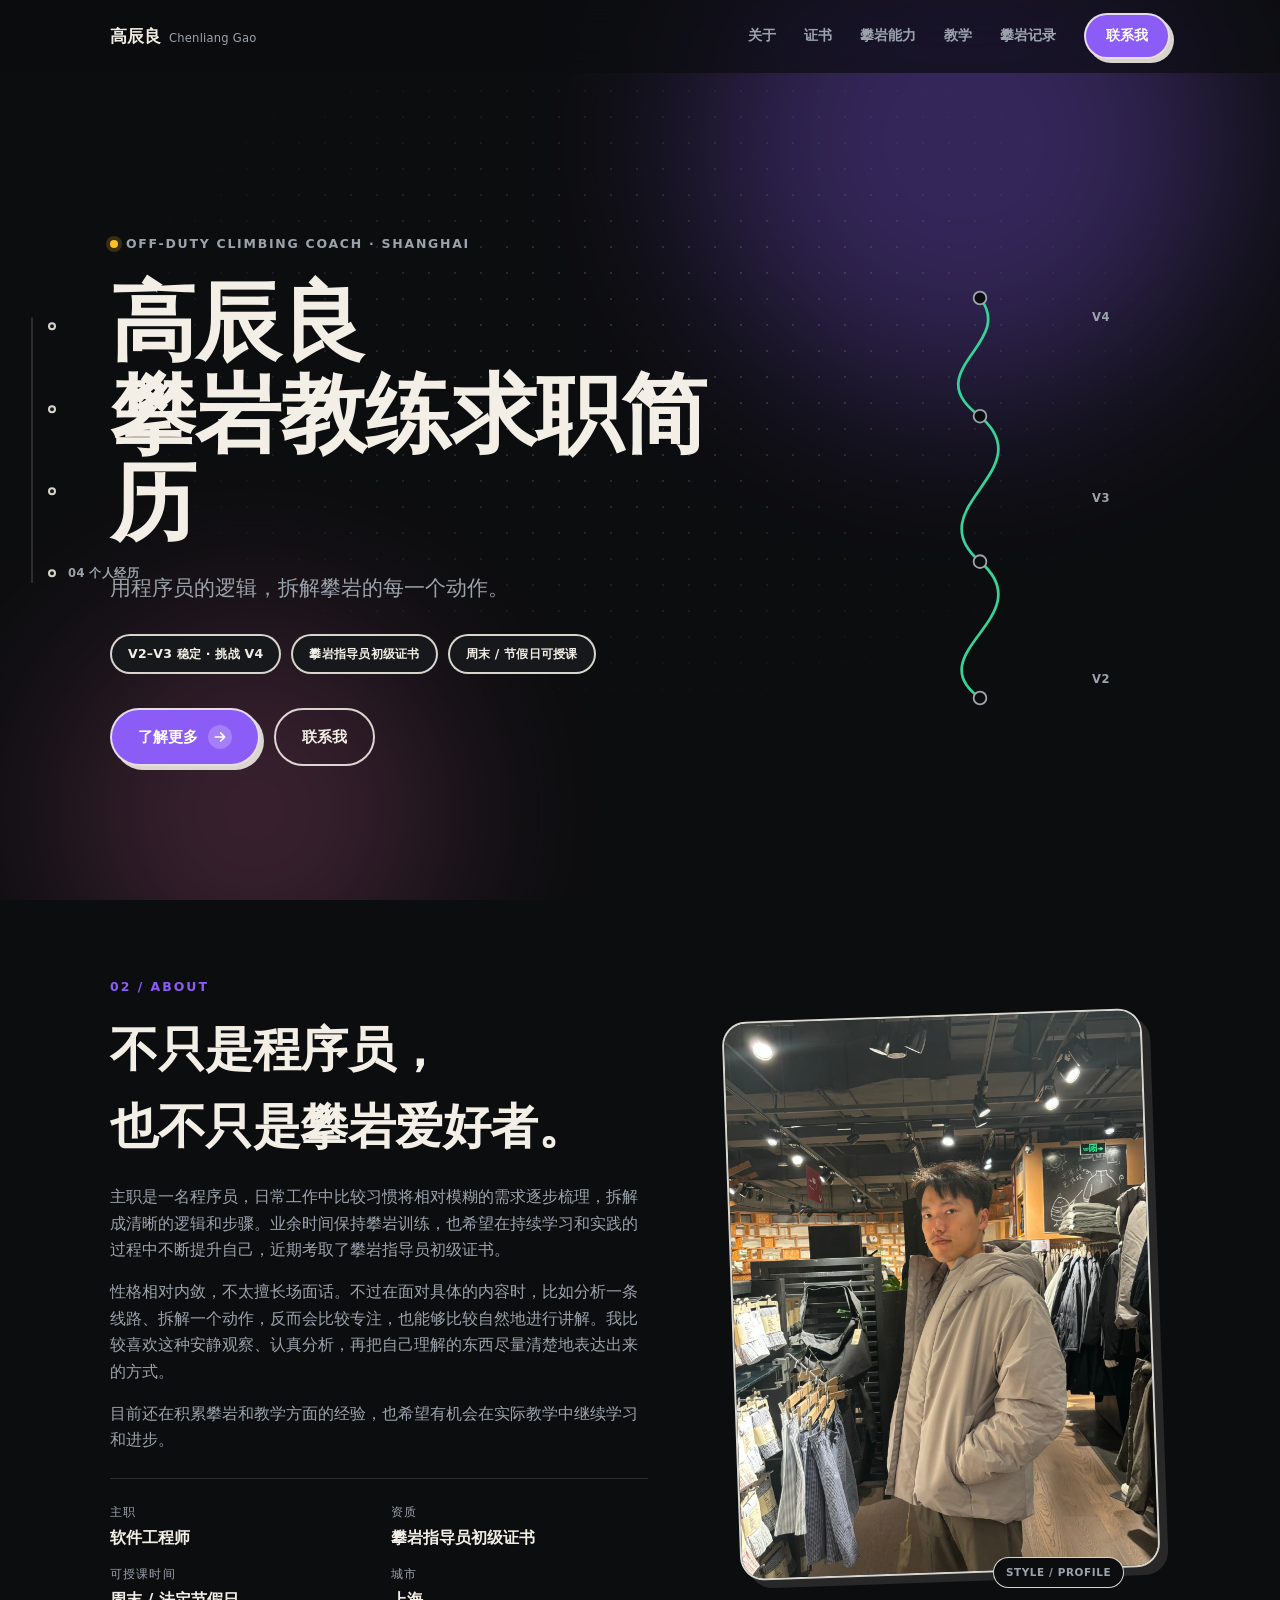
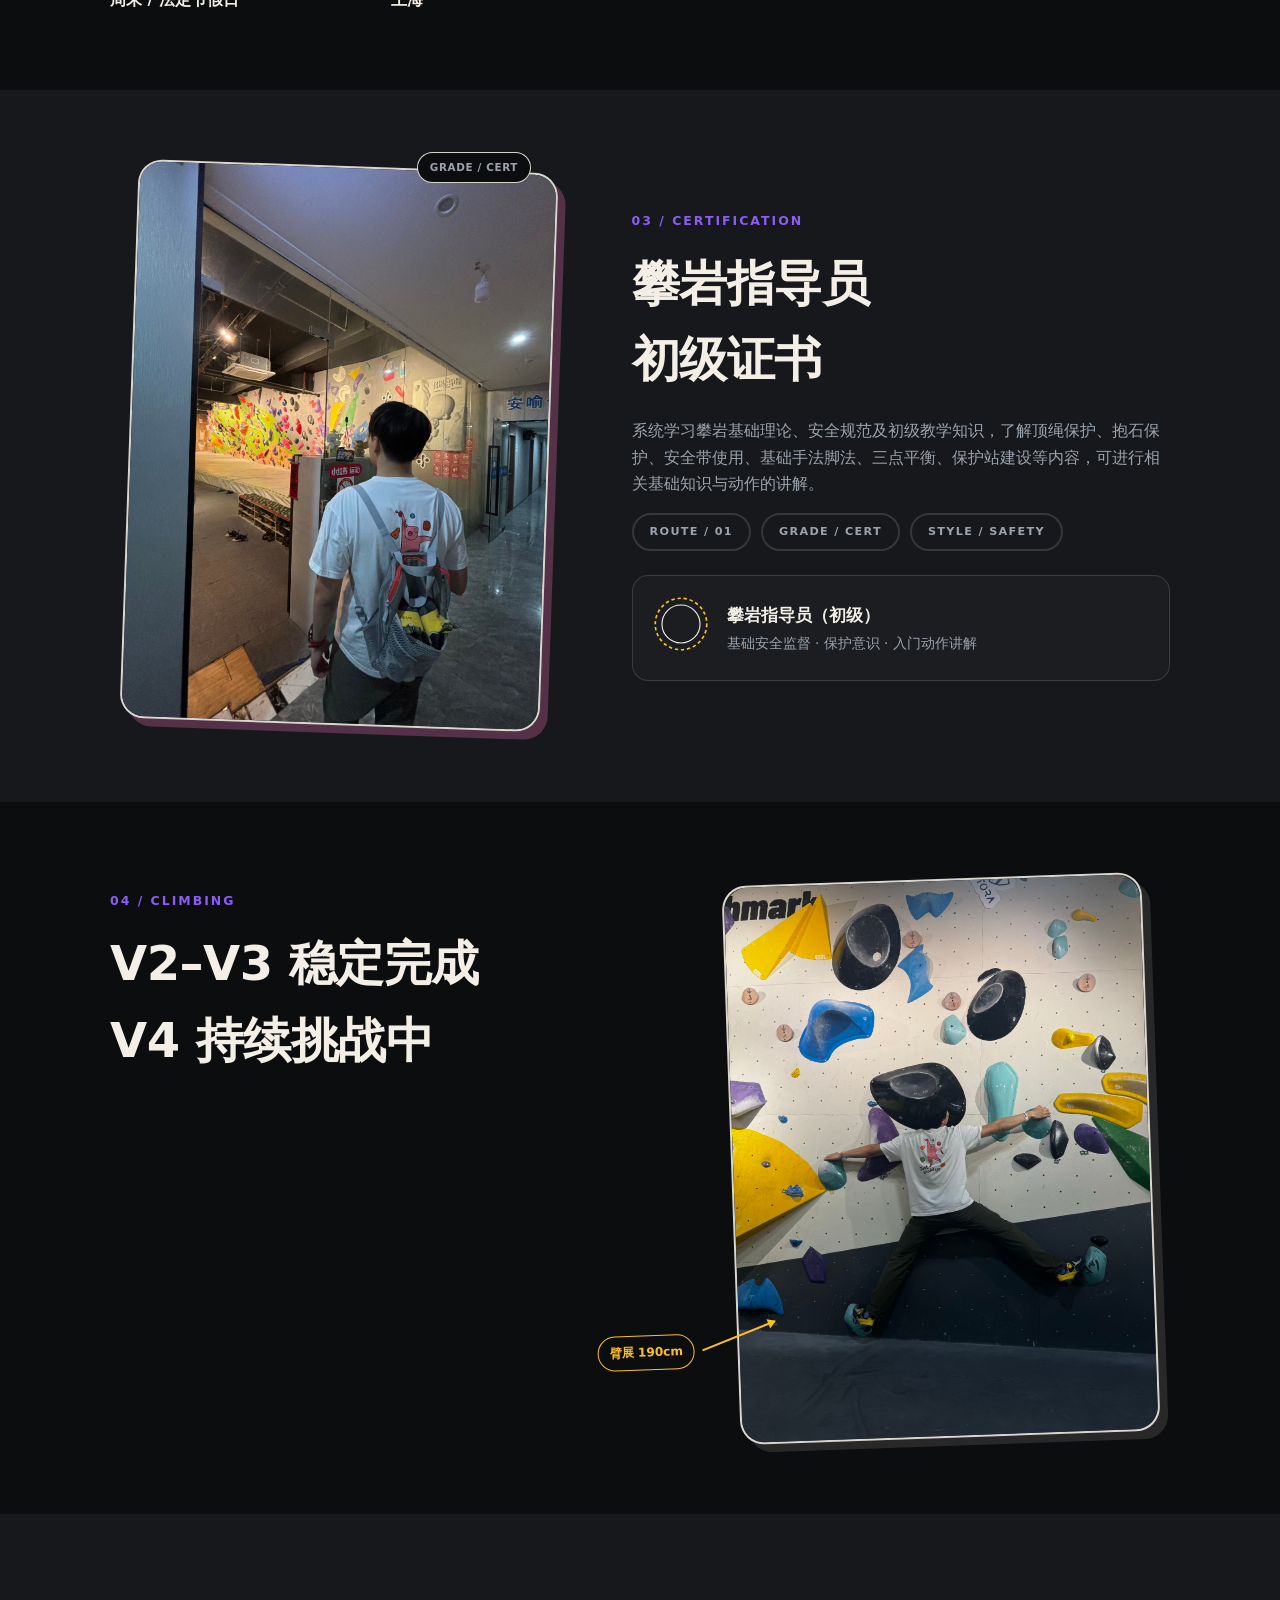
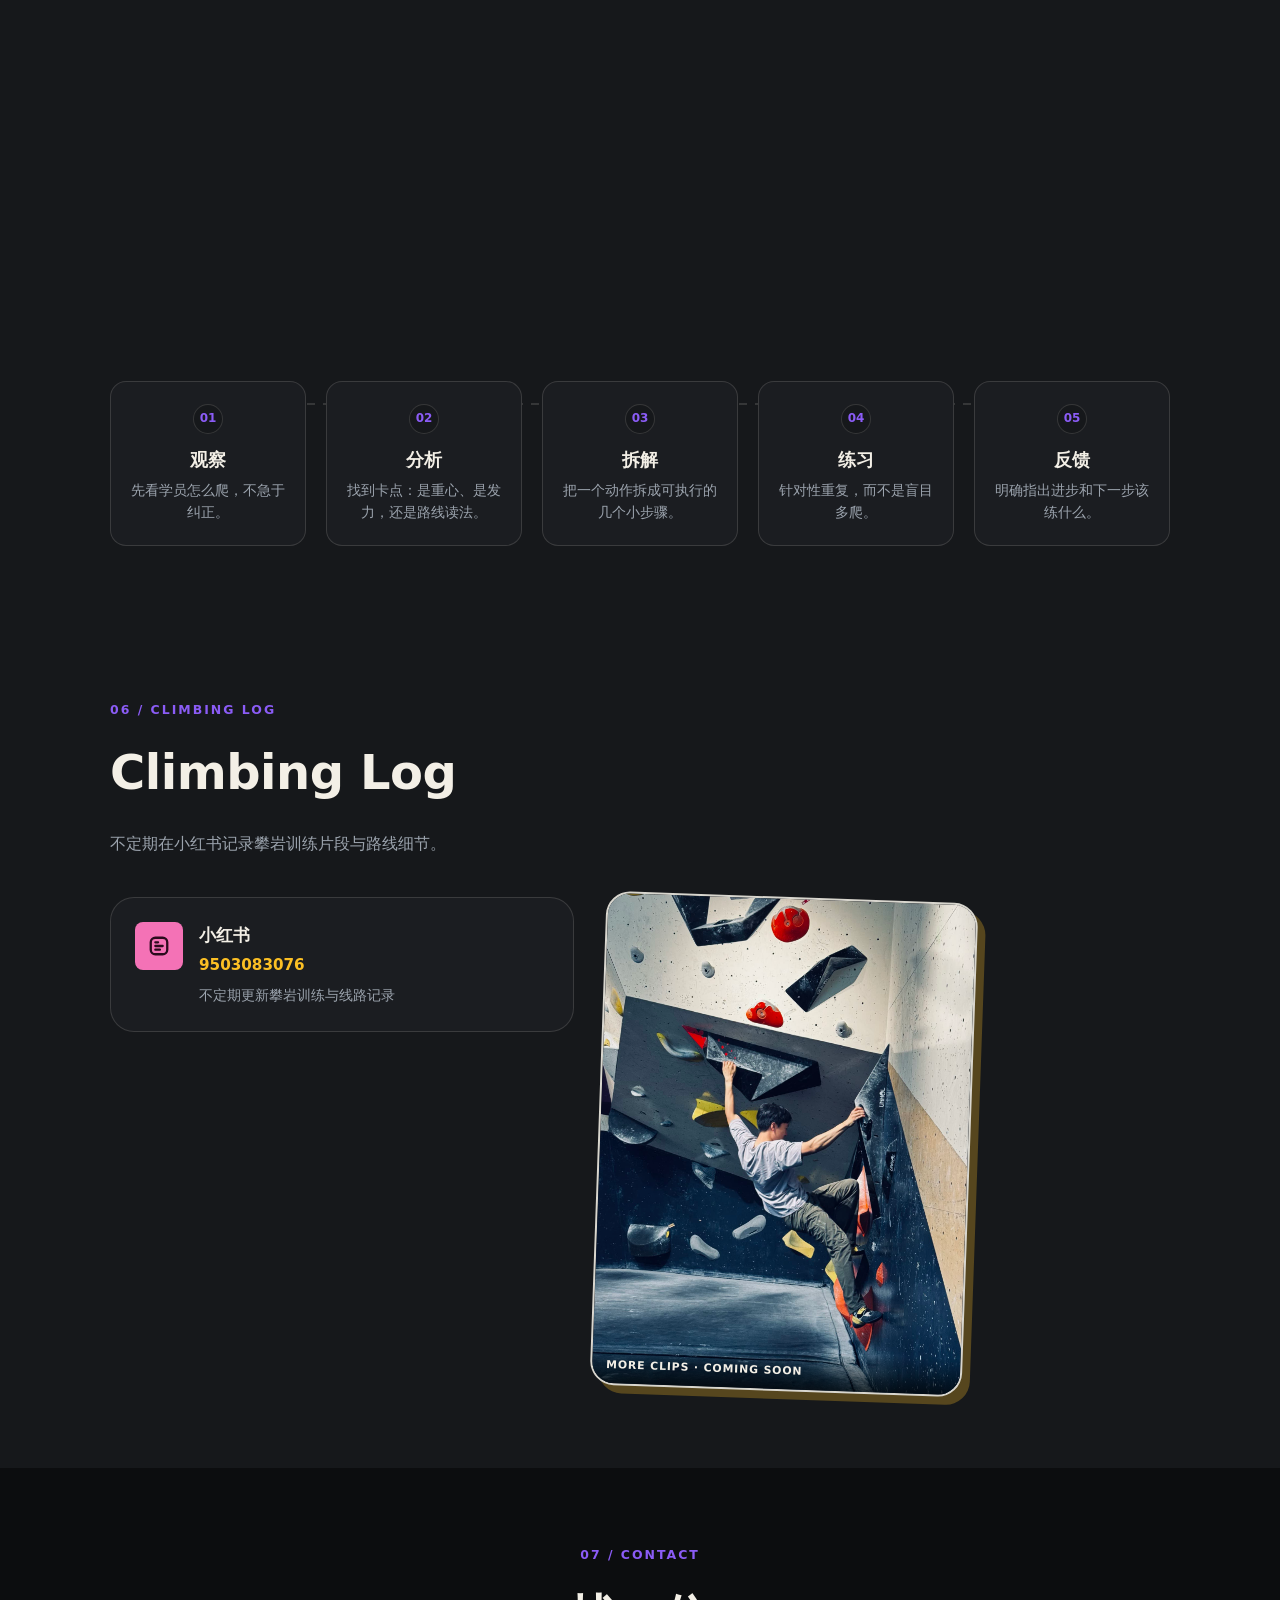
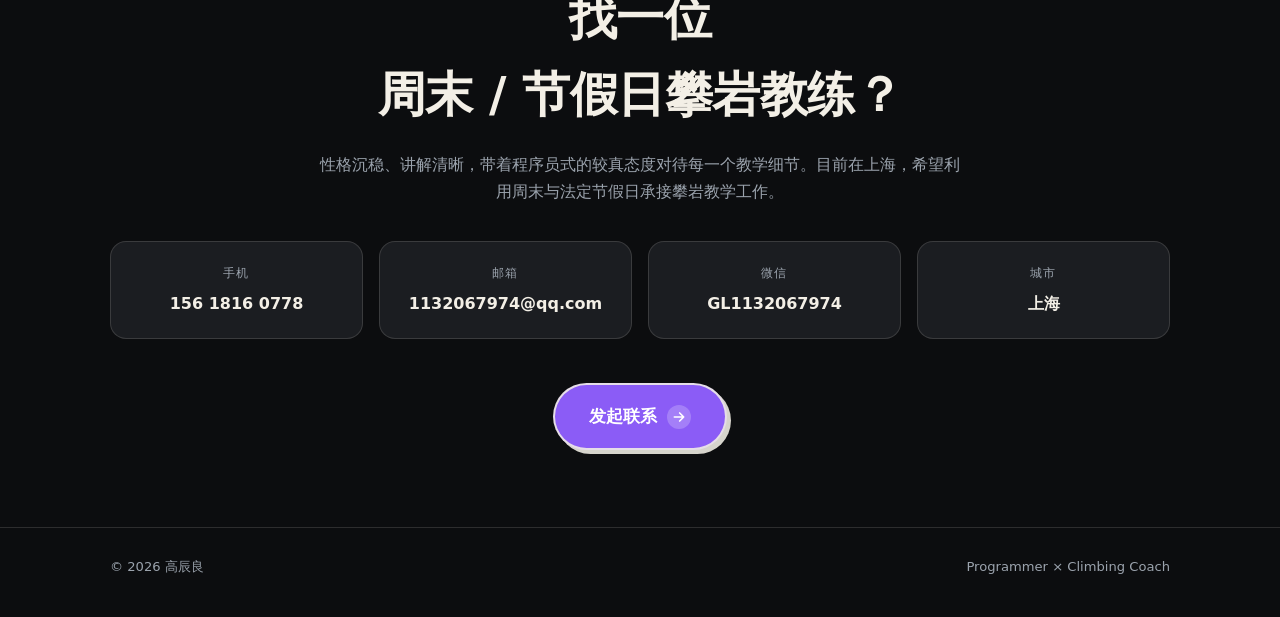
==== commit ec7f8440: "remove unused tag ROUTE / 04 from index.html" ====
--- a/高辰良-攀岩教练求职简历.html
+++ b/高辰良-攀岩教练求职简历.html
@@ -1229,7 +1229,6 @@
         <figure class="sticker-card sticker-card--rotate-l">
           <img src="[data-uri]